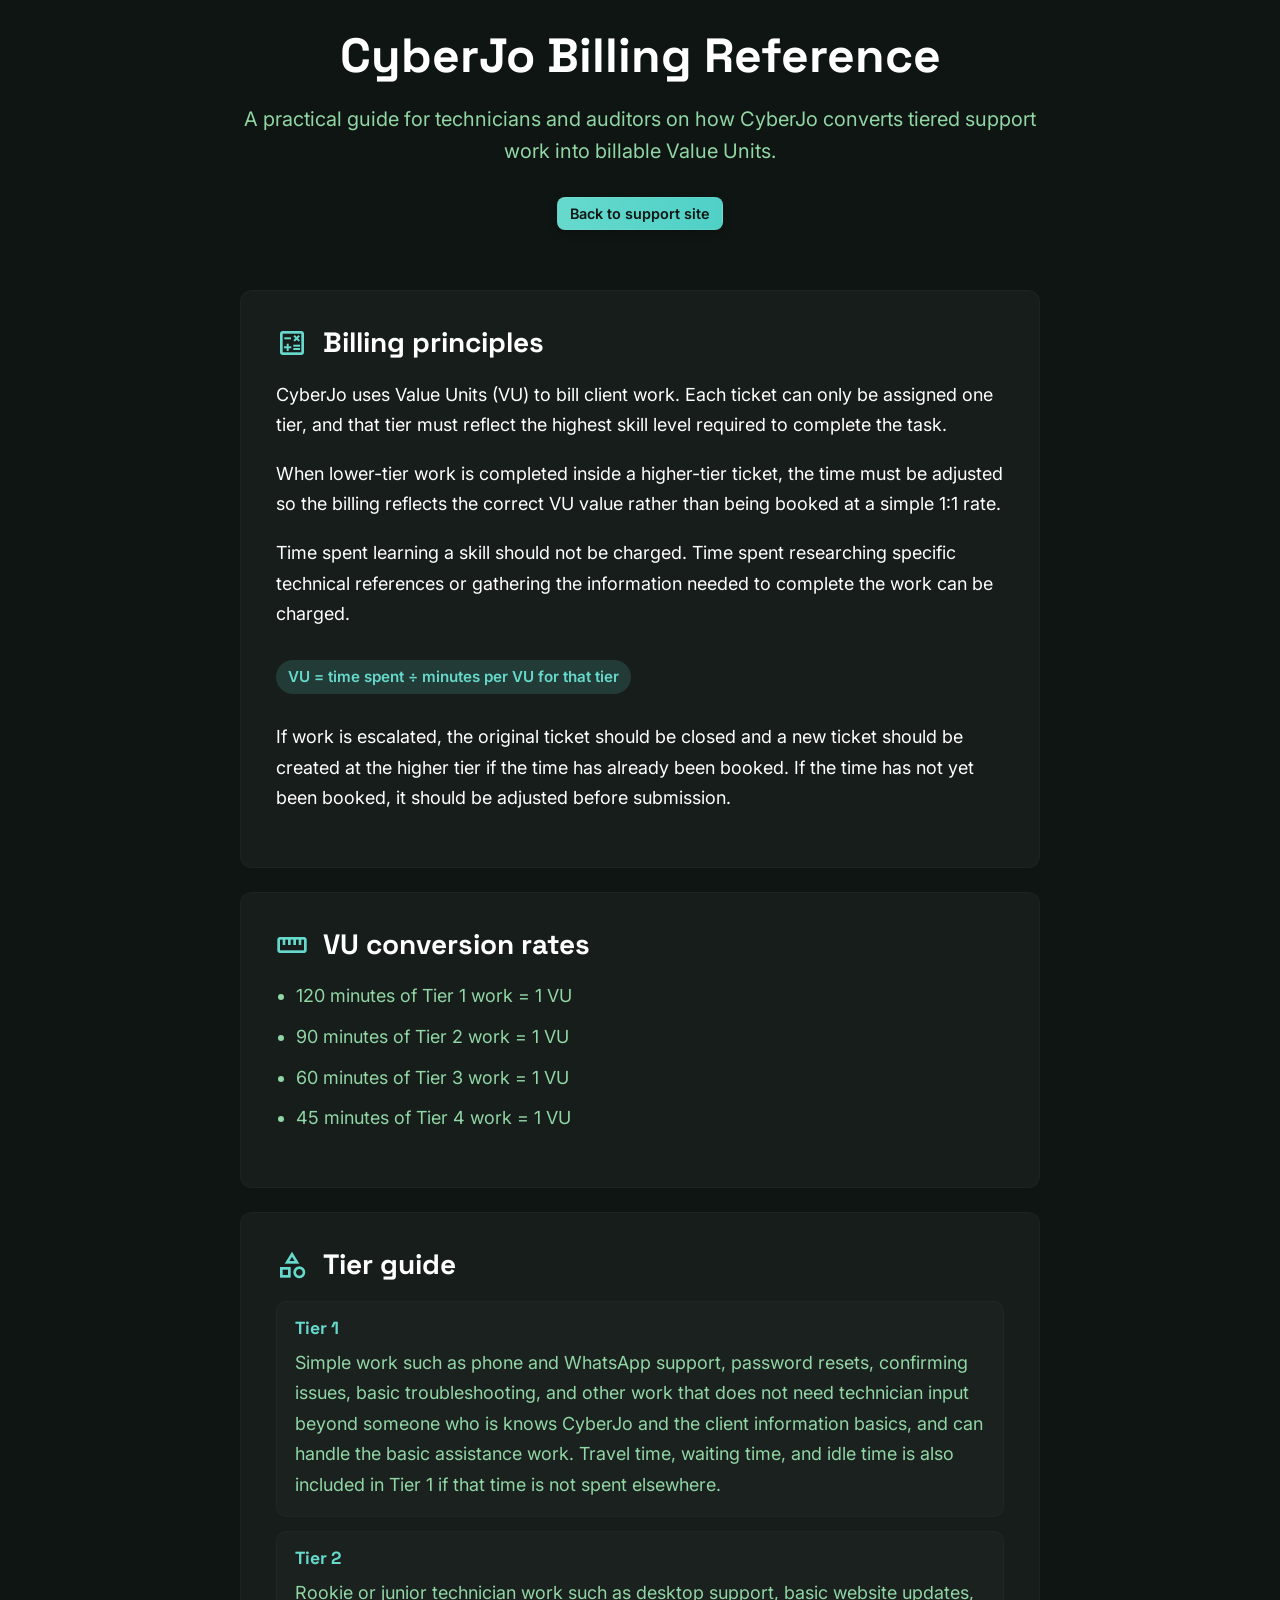
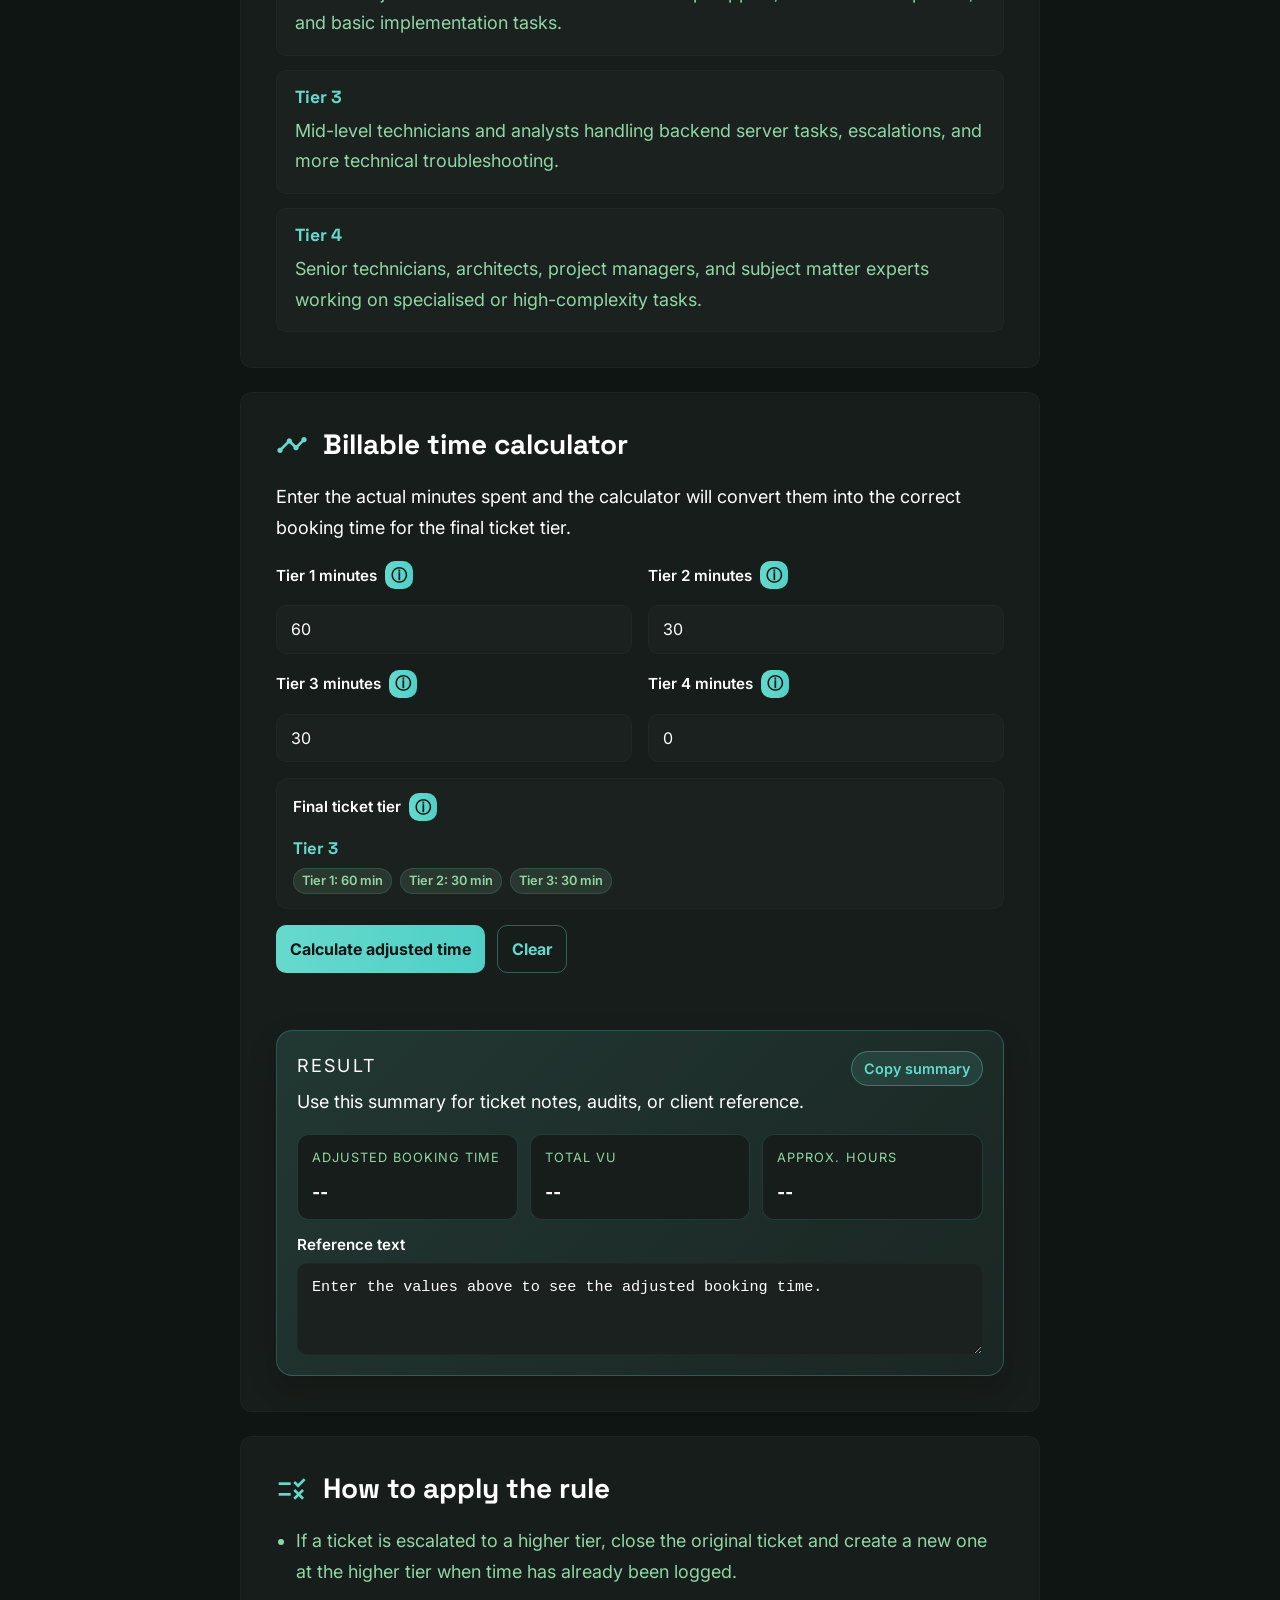
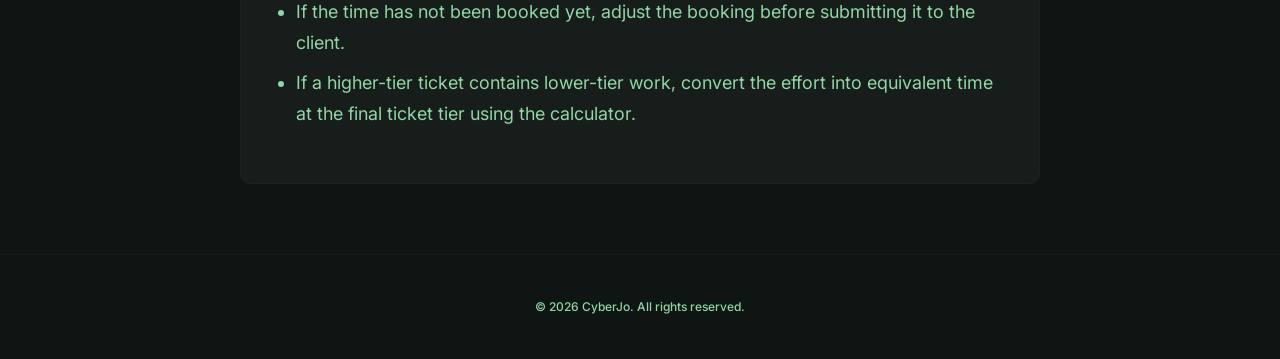
==== billing-guide.html @ 93d34dd1 "Added the Billing Guide." ====
<!DOCTYPE html>
<html lang="en-ZA">
<head>
    <meta charset="UTF-8">
    <meta name="viewport" content="width=device-width, initial-scale=1.0">
    <title>CyberJo Billing Reference</title>
    <meta name="description" content="Billing guide for CyberJo technicians and auditors explaining tier-based Value Unit calculations.">
    <link rel="icon" type="image/x-icon" href="favicon.ico">
    <link href="https://fonts.googleapis.com/icon?family=Material+Icons+Outlined" rel="stylesheet">
    <link rel="stylesheet" href="style.css">
</head>
<body>
    <header class="header header-compact" role="banner">
        <div class="container">
            <h1>CyberJo Billing Reference</h1>
            <p>A practical guide for technicians and auditors on how CyberJo converts tiered support work into billable Value Units.</p>
            <p class="site-link"><a class="site-button" href="index.html">Back to support site</a></p>
        </div>
    </header>

    <main id="main" role="main">
        <div class="container">
            <section class="card" aria-labelledby="billing-principles">
                <div class="card-header">
                    <span class="material-icons-outlined">calculate</span>
                    <h2 id="billing-principles">Billing principles</h2>
                </div>
                <p>CyberJo uses Value Units (VU) to bill client work. Each ticket can only be assigned one tier, and that tier must reflect the highest skill level required to complete the task.</p>
                <p>When lower-tier work is completed inside a higher-tier ticket, the time must be adjusted so the billing reflects the correct VU value rather than being booked at a simple 1:1 rate.</p>
                <p>Time spent learning a skill should not be charged. Time spent researching specific technical references or gathering the information needed to complete the work can be charged.</p>
                <div class="formula-pill">VU = time spent ÷ minutes per VU for that tier</div>
                <p class="muted-text">If work is escalated, the original ticket should be closed and a new ticket should be created at the higher tier if the time has already been booked. If the time has not yet been booked, it should be adjusted before submission.</p>
            </section>

            <section class="card" aria-labelledby="conversion-rates">
                <div class="card-header">
                    <span class="material-icons-outlined">straighten</span>
                    <h2 id="conversion-rates">VU conversion rates</h2>
                </div>
                <ul class="process-list">
                    <li>120 minutes of Tier 1 work = 1 VU</li>
                    <li>90 minutes of Tier 2 work = 1 VU</li>
                    <li>60 minutes of Tier 3 work = 1 VU</li>
                    <li>45 minutes of Tier 4 work = 1 VU</li>
                </ul>
            </section>

            

            <section class="card" aria-labelledby="tier-guide">
                <div class="card-header">
                    <span class="material-icons-outlined">category</span>
                    <h2 id="tier-guide">Tier guide</h2>
                </div>
                <div class="tier-list">
                    <article class="tier-item">
                        <h3>Tier 1</h3>
                        <p>Simple work such as phone and WhatsApp support, password resets, confirming issues, basic troubleshooting, and other work that does not need technician input beyond someone who is knows CyberJo and the client information basics, and can handle the basic assistance work. Travel time, waiting time, and idle time is also included in Tier 1 if that time is not spent elsewhere.</p>
                    </article>
                    <article class="tier-item">
                        <h3>Tier 2</h3>
                        <p>Rookie or junior technician work such as desktop support, basic website updates, and basic implementation tasks.</p>
                    </article>
                    <article class="tier-item">
                        <h3>Tier 3</h3>
                        <p>Mid-level technicians and analysts handling backend server tasks, escalations, and more technical troubleshooting.</p>
                    </article>
                    <article class="tier-item">
                        <h3>Tier 4</h3>
                        <p>Senior technicians, architects, project managers, and subject matter experts working on specialised or high-complexity tasks.</p>
                    </article>
                </div>
            </section>

            <section id="vu" class="card" aria-labelledby="calculator-heading">
                <div class="card-header">
                    <span class="material-icons-outlined">timeline</span>
                    <h2 id="calculator-heading">Billable time calculator</h2>
                </div>
                <p>Enter the actual minutes spent and the calculator will convert them into the correct booking time for the final ticket tier.</p>

                <form id="billing-form" class="calculator-grid">
                    <label for="tier-1-minutes" class="tier-field">
                        <div class="field-row">
                            <span class="tier-label-text">Tier 1 minutes</span>
                            <button type="button" class="info-button tier-info-button" data-tier-info="1" aria-label="Open Tier 1 guidance" aria-expanded="false">ⓘ</button>
                        </div>
                        <input id="tier-1-minutes" name="tier-1-minutes" type="number" min="0" step="0.1" value="60" placeholder="e.g. 45">
                    </label>

                    <label for="tier-2-minutes" class="tier-field">
                        <div class="field-row">
                            <span class="tier-label-text">Tier 2 minutes</span>
                            <button type="button" class="info-button tier-info-button" data-tier-info="2" aria-label="Open Tier 2 guidance" aria-expanded="false">ⓘ</button>
                        </div>
                        <input id="tier-2-minutes" name="tier-2-minutes" type="number" min="0" step="0.1" value="30" placeholder="e.g. 30">
                    </label>

                    <label for="tier-3-minutes" class="tier-field">
                        <div class="field-row">
                            <span class="tier-label-text">Tier 3 minutes</span>
                            <button type="button" class="info-button tier-info-button" data-tier-info="3" aria-label="Open Tier 3 guidance" aria-expanded="false">ⓘ</button>
                        </div>
                        <input id="tier-3-minutes" name="tier-3-minutes" type="number" min="0" step="0.1" value="30" placeholder="e.g. 30">
                    </label>

                    <label for="tier-4-minutes" class="tier-field">
                        <div class="field-row">
                            <span class="tier-label-text">Tier 4 minutes</span>
                            <button type="button" class="info-button tier-info-button" data-tier-info="4" aria-label="Open Tier 4 guidance" aria-expanded="false">ⓘ</button>
                        </div>
                        <input id="tier-4-minutes" name="tier-4-minutes" type="number" min="0" step="0.1" value="0" placeholder="e.g. 15">
                    </label>

                    <div class="field-full final-tier-summary">
                        <div class="field-row">
                            <span class="final-tier-label">Final ticket tier</span>
                            <button type="button" class="info-button" id="tier-info-button" aria-label="Open final tier guidance" aria-expanded="false">ⓘ</button>
                        </div>
                        <div id="final-tier-display" class="final-tier-display" aria-live="polite">Not set yet</div>
                        <div id="final-tier-tags" class="final-tier-tags" aria-live="polite"></div>
                        <select id="final-tier" name="final-tier" class="visually-hidden">
                            <option value="1">Tier 1</option>
                            <option value="2">Tier 2</option>
                            <option value="3" selected>Tier 3</option>
                            <option value="4">Tier 4</option>
                        </select>
                    </div>

                    <div class="calculator-actions">
                        <button type="submit">Calculate adjusted time</button>
                        <button type="reset" class="secondary-button">Clear</button>
                    </div>
                </form>

                <p id="form-validation" class="form-validation" aria-live="polite"></p>

                <div id="calculator-result" class="result-card" aria-live="polite">
                    <div class="result-header">
                        <div>
                            <p class="result-label">Result</p>
                            <p class="result-intro">Use this summary for ticket notes, audits, or client reference.</p>
                        </div>
                        <button type="button" class="copy-button" data-action="copy-result">Copy summary</button>
                    </div>

                    <div class="result-metrics">
                        <div class="result-metric">
                            <span class="result-key">Adjusted booking time</span>
                            <strong class="result-value" data-result="minutes">--</strong>
                        </div>
                        <div class="result-metric">
                            <span class="result-key">Total VU</span>
                            <strong class="result-value" data-result="vu">--</strong>
                        </div>
                        <div class="result-metric">
                            <span class="result-key">Approx. hours</span>
                            <strong class="result-value" data-result="hours">--</strong>
                        </div>
                    </div>

                    <label class="result-copy-label" for="result-summary-text">
                        Reference text
                        <textarea id="result-summary-text" class="result-textarea" readonly spellcheck="false">Enter the values above to see the adjusted booking time.</textarea>
                    </label>
                </div>
            </section>

            <section class="card" aria-labelledby="billing-rules">
                <div class="card-header">
                    <span class="material-icons-outlined">rule</span>
                    <h2 id="billing-rules">How to apply the rule</h2>
                </div>
                <ul class="process-list">
                    <li>If a ticket is escalated to a higher tier, close the original ticket and create a new one at the higher tier when time has already been logged.</li>
                    <li>If the time has not been booked yet, adjust the booking before submitting it to the client.</li>
                    <li>If a higher-tier ticket contains lower-tier work, convert the effort into equivalent time at the final ticket tier using the calculator.</li>
                </ul>
            </section>
        </div>
    </main>

    <footer class="footer" role="contentinfo">
        &copy; 2026 CyberJo. All rights reserved.
    </footer>

    <div class="modal-backdrop" id="tier-modal" aria-hidden="true">
        <div class="modal" role="dialog" aria-modal="true" aria-labelledby="tier-modal-title">
            <button type="button" class="modal-close" id="tier-modal-close" aria-label="Close tier guidance">×</button>
            <h3 id="tier-modal-title">How to set the final ticket tier</h3>
            <div id="tier-modal-content"></div>
        </div>
    </div>

    <script src="billing-guide.js"></script>
</body>
</html>
---- style.css ----
@import url('https://fonts.googleapis.com/css2?family=Inter:wght@400;500;600;700&family=Space+Grotesk:wght@500;700&display=swap');

 :root {
     /* --- 1. Global Optimization --- */
     -webkit-font-smoothing: antialiased;
     -moz-osx-font-smoothing: grayscale;
     text-rendering: optimizeLegibility;
     font-size: 100%;

     /* --- 2. Typography Mapping (Space Grotesk & Inter) --- */
     --ff: "Inter", sans-serif;
     --fh: "Space Grotesk", sans-serif;

     /* Editorial Scale Contrast */
     --h1: 700 3.5rem/1.1 var(--fh);
     /* Adjusted slightly for standard screens, keeps display scale */
     --h2: 700 2.5rem/1.2 var(--fh);
     --h3: 700 1.75rem/1.2 var(--fh);
     --h4: 700 1.5rem/1.4 var(--fh);
     --big: 400 1.25rem/1.6 var(--ff);
     --p: 400 1.125rem/1.7 var(--ff);
     --a: 600 1rem/1.6 var(--ff);
     --small: 500 .75rem/2em var(--ff);

     /* --- 3. Color Remapping (Digital Sentinel Palette) --- */
     /* Base Layers */
     --bg-dark: #0f1512;
     /* surface */
     --bg: #171d1a;
     /* surface-container-low */
     --bg-light: #1b211e;
     /* surface-container */

     /* Content & Accents */
     --text: #ffffff;
     --text-muted: #91d6a5;
     --primary: #ffffff;
     --secondary: #66d9cc;

     /* Borders (The Ghost Border Rule) */
     --border: rgba(64, 73, 65, 0.15);
     --border-muted: transparent;
     --danger: #ffb4ab;
     --warning: #fbc02d;
     --success: #91d6a5;
     --info: #1ea296;

     --transition: 0.4s cubic-bezier(0.4, 0, 0.2, 1);
 }

 /* Mobile Typography fallbacks */
 @media (max-width: 768px) {
     :root {
         --h1: 700 2.5rem/1.2 var(--fh);
         --h2: 700 2rem/1.2 var(--fh);
         --h3: 700 1.5rem/1.2 var(--fh);
     }
 }

 /* Mobile: stack label and link/number on separate lines for clarity */
 @media (max-width: 480px) {
     .contact-method {
         align-items: flex-start;
     }

     .contact-method div strong,
     .contact-method div a {
         display: block;
         margin-top: 6px;
     }

     .contact-method div a {
         margin-bottom: 6px;
     }

     .card {
         padding: 20px;
     }
 }

 body {
     font: var(--p);
     background-color: var(--bg-dark);
     color: var(--text);
     margin: 0;
     padding: 0;
     display: flex;
     flex-direction: column;
     align-items: center;
 }

 .container {
     max-width: 800px;
     margin: 30px auto;
 }

 .header {
     text-align: center;
 }

 .header h1 {
     font: var(--h1);
     color: var(--primary);
     margin-bottom: 15px;
     margin-top: 0;
 }

 .header-compact h1 {
     font-size: clamp(2rem, 4vw, 3rem);
 }

 .header p {
     font: var(--big);
     color: var(--text-muted);
 }

 /* Compact subtext for the small header note */
 .header .site-note {
     font: 400 0.95rem/1.1 var(--ff);
     color: var(--text-muted);
     margin: 6px 0 4px;
     opacity: 0.92;
 }

 /* Button-style link for main site */
 .header .site-link {
     margin-top: 6px;
 }

 .header .site-button {
     display: inline-block;
     margin-top: 10px;
     padding: 7px 12px;
     background: linear-gradient(90deg, var(--secondary), #4fd0c7);
     color: var(--bg-dark);
     border-radius: 8px;
     text-decoration: none;
     font: 600 0.9rem/1.2 var(--ff);
     border: 1px solid rgba(255, 255, 255, 0.06);
     box-shadow: 0 3px 10px rgba(0, 0, 0, 0.22);
     transition: transform var(--transition), box-shadow var(--transition), opacity var(--transition);
 }

 .header .site-button:hover {
     transform: translateY(-1px);
     box-shadow: 0 6px 18px rgba(0, 0, 0, 0.28);
     opacity: 0.98;
 }

 .header .site-button:focus {
     outline: 3px solid rgba(102, 217, 204, 0.22);
     outline-offset: 2px;
 }

 a {
     font: var(--a);
     color: var(--secondary);
     text-decoration: none;
     transition: color var(--transition);
 }

 a:hover {
     color: var(--primary);
 }

 .card {
     background: var(--bg);
     border: 1px solid var(--border);
     border-radius: 12px;
     padding: 35px;
     margin-bottom: 24px;
     transition: border-color var(--transition), transform var(--transition);
 }

 .card:hover {
     border-color: rgba(64, 73, 65, 0.4);
     transform: translateY(-2px);
 }

 .card-header {
     display: flex;
     align-items: center;
     margin-bottom: 20px;
 }

 .card-header .material-icons-outlined {
     font-size: 32px;
     color: var(--secondary);
     margin-right: 15px;
 }

 .card-header h2 {
     font: var(--h3);
     color: var(--primary);
     margin: 0;
 }

 .card p {
     font: var(--p);
     color: var(--text);
 }

 .contact-method {
     background: var(--bg-light);
     padding: 18px 24px;
     border-radius: 8px;
     margin: 15px 0;
     display: flex;
     align-items: center;
     border: 1px solid var(--border);
     transition: border-color var(--transition);
 }

 .contact-method:hover {
     border-color: rgba(64, 73, 65, 0.4);
 }

 .qr-image {
     height: 200px;
     width: auto;
     max-width: 320px;
     border-radius: 6px;
     border: 1px solid var(--border);
     display: block;
 }

 @media (max-width: 768px) {
     .qr-image {
         height: 140px;
         max-width: 220px;
     }
 }

 .contact-method .material-icons-outlined {
     margin-right: 15px;
     color: var(--secondary);
 }

 .contact-method strong {
     color: var(--primary);
     margin-right: 8px;
 }

 ul.process-list {
     padding-left: 20px;
     color: var(--text-muted);
     font: var(--p);
 }

 ul.process-list li {
     margin-bottom: 10px;
 }

 /* Urgent Card Styling overrides */
 .card-urgent {
     border-color: rgba(255, 180, 171, 0.2);
     /* Muted danger border */
 }

 .card-urgent:hover {
     border-color: rgba(255, 180, 171, 0.5);
 }

 .card-urgent .card-header .material-icons-outlined,
 .card-urgent .card-header h2 {
     color: var(--danger);
 }

 .card-urgent .contact-method {
     border-color: rgba(255, 180, 171, 0.2);
 }

 .card-urgent .contact-method .material-icons-outlined {
     color: var(--danger);
 }

 .card-urgent .contact-method a {
     color: var(--danger);
 }

 .card-urgent .contact-method a:hover {
     color: var(--primary);
 }

 /* Legal / MSA card (compact) */
 .card-legal {
     background: transparent;
     border-left: 3px solid rgba(102, 217, 204, 0.18);
     padding: 14px 18px;
     border-radius: 10px;
     margin-top: 12px;
     font: 400 0.95rem/1.25 var(--ff);
 }

 .card-legal .card-header .material-icons-outlined {
     color: var(--secondary);
     font-size: 20px;
     margin-right: 10px;
 }

 .card-legal .card-header h2 {
     font: 700 1rem/1.1 var(--fh);
     margin: 0;
 }

 .card-legal .muted-text {
     margin: 0;
     font-size: 0.95rem;
     color: var(--text-muted);
 }

 /* Emphasis texts */
 .muted-text {
     color: var(--text-muted);
 }

 .small-italic {
     font: var(--small);
     color: var(--text-muted);
     font-style: italic;
     display: block;
     margin-top: 15px;
 }

/* Collapsible details styling: smooth expand/collapse, full width of parent card */
details.small-italic {
    width: 100%;
}

details.small-italic summary {
    font: var(--small);
    color: var(--text-muted);
    font-style: italic;
    cursor: pointer;
    list-style: none;
    outline: none;
    display: block;
    margin-top: 10px;
}

/* hide default marker and add a chevron */
details.small-italic summary::-webkit-details-marker { display: none; }
details.small-italic summary::marker { display: none; }
details.small-italic summary::after {
    content: "▸";
    float: right;
    transform-origin: center;
    transition: transform 260ms cubic-bezier(0.2, 0, 0, 1);
}
details.small-italic[open] summary::after {
    transform: rotate(90deg);
}

/* Container for animated content */
.details-content {
    overflow: hidden;
    max-height: 0;
    opacity: 0;
    transition: max-height 300ms cubic-bezier(0.2, 0, 0, 1), opacity 200ms ease-in-out;
}

.details-content p {
    margin: 8px 0 0 0;
}

/* Ensure the details content uses the small-italic font styling */
.details-content.small-italic {
    font: var(--small);
    color: var(--text-muted);
    font-style: italic;
}

/* Ensure paragraph inside details-content uses exact styling */
.details-content.small-italic p {
    font: var(--small);
    color: var(--text-muted);
    font-style: italic;
    margin: 0;
}

.formula-pill {
    display: inline-block;
    margin: 12px 0 10px;
    padding: 8px 12px;
    border-radius: 999px;
    background: rgba(102, 217, 204, 0.16);
    color: var(--secondary);
    font: 600 0.95rem/1.2 var(--ff);
}

.calculator-grid {
    display: grid;
    gap: 16px;
    grid-template-columns: repeat(2, minmax(0, 1fr));
    margin-top: 18px;
}

.calculator-grid label {
    display: flex;
    flex-direction: column;
    gap: 8px;
    font: 600 0.95rem/1.4 var(--ff);
    color: var(--primary);
}

.tier-field {
    gap: 8px;
}

.tier-label-text {
    font: 600 0.95rem/1.4 var(--ff);
    color: var(--primary);
}

.visually-hidden {
    position: absolute !important;
    width: 1px;
    height: 1px;
    padding: 0;
    margin: -1px;
    overflow: hidden;
    clip: rect(0, 0, 0, 0);
    white-space: nowrap;
    border: 0;
}

.final-tier-summary {
    display: flex;
    flex-direction: column;
    gap: 8px;
    padding: 14px 16px;
    border: 1px solid var(--border);
    border-radius: 12px;
    background: var(--bg-light);
}

.final-tier-label {
    font: 600 0.95rem/1.4 var(--ff);
    color: var(--primary);
}

.final-tier-display {
    font: 700 1.05rem/1.4 var(--fh);
    color: var(--secondary);
    min-height: 1.45rem;
}

.final-tier-tags {
    display: flex;
    flex-wrap: wrap;
    gap: 8px;
    min-height: 1.4rem;
}

.final-tier-tag {
    display: inline-flex;
    align-items: center;
    width: fit-content;
    padding: 4px 8px;
    border-radius: 999px;
    background: rgba(145, 214, 165, 0.12);
    color: var(--text-muted);
    font: 600 0.8rem/1.2 var(--ff);
    border: 1px solid rgba(102, 217, 204, 0.16);
}

.field-full {
    grid-column: 1 / -1;
}

.field-row {
    display: flex;
    align-items: center;
    gap: 8px;
    margin-bottom: 8px;
}

.field-full label {
    gap: 10px;
    margin: 0;
}

.info-button {
    border: 0;
    background: rgba(102, 217, 204, 0.14);
    color: var(--secondary);
    width: 28px;
    height: 28px;
    border-radius: 50%;
    display: inline-flex;
    align-items: center;
    justify-content: center;
    cursor: pointer;
    font: 700 0.95rem/1 var(--ff);
}

.info-button:hover,
.info-button:focus-visible {
    background: rgba(102, 217, 204, 0.24);
    outline: none;
}

.tier-tooltip {
    margin: 8px 0 0;
    padding: 8px 0 0;
    color: var(--text-muted);
    font: 0.9rem/1.4 var(--ff);
}

.form-validation {
    margin: 12px 0 0;
    min-height: 1.4rem;
    font: 600 0.95rem/1.4 var(--ff);
    color: var(--secondary);
}

.form-validation.is-error {
    color: var(--danger);
}

.modal-backdrop {
    position: fixed;
    inset: 0;
    background: rgba(7, 11, 9, 0.74);
    display: flex;
    align-items: center;
    justify-content: center;
    padding: 20px;
    z-index: 1000;
    opacity: 0;
    pointer-events: none;
    transition: opacity 180ms ease;
}

.modal-backdrop.is-open {
    opacity: 1;
    pointer-events: auto;
}

.modal {
    position: relative;
    width: min(560px, 100%);
    background: var(--bg);
    border: 1px solid rgba(102, 217, 204, 0.24);
    border-radius: 16px;
    padding: 24px;
    box-shadow: 0 18px 48px rgba(0, 0, 0, 0.3);
}

.modal h3 {
    margin: 0 0 8px;
    color: var(--primary);
    font: 700 1.2rem/1.2 var(--fh);
}

.modal p,
.modal li {
    color: var(--text-muted);
    font: 1rem/1.6 var(--ff);
}

.modal ul {
    padding-left: 18px;
    margin: 12px 0 0;
}

.modal-close {
    position: absolute;
    top: 12px;
    right: 12px;
    border: 0;
    background: transparent;
    color: var(--secondary);
    font-size: 1.4rem;
    cursor: pointer;
}

.calculator-grid input,
.calculator-grid select,
.calculator-grid button {
    border: 1px solid var(--border);
    border-radius: 10px;
    padding: 12px 14px;
    font: 1rem/1.4 var(--ff);
    background: var(--bg-light);
    color: var(--text);
}

.calculator-grid button {
    cursor: pointer;
    background: linear-gradient(90deg, var(--secondary), #4fd0c7);
    color: var(--bg-dark);
    font-weight: 700;
    border: none;
}

.calculator-grid .secondary-button {
    background: transparent;
    color: var(--secondary);
    border: 1px solid rgba(102, 217, 204, 0.35);
}

.calculator-actions {
    grid-column: 1 / -1;
    display: flex;
    gap: 12px;
    flex-wrap: wrap;
}

.result-card {
    margin-top: 22px;
    padding: 20px;
    border-radius: 16px;
    background: linear-gradient(135deg, rgba(102, 217, 204, 0.14), rgba(102, 217, 204, 0.05));
    border: 1px solid rgba(102, 217, 204, 0.24);
    box-shadow: 0 12px 30px rgba(0, 0, 0, 0.16);
}

.result-header {
    display: flex;
    justify-content: space-between;
    align-items: flex-start;
    gap: 12px;
    margin-bottom: 16px;
}

.result-label {
    margin: 0 0 6px;
    font: 600 0.95rem/1.2 var(--ff);
    text-transform: uppercase;
    letter-spacing: 0.12em;
    color: var(--secondary);
}

.result-intro {
    margin: 0;
    color: var(--text-muted);
    font-size: 0.95rem;
}

.copy-button {
    border: 1px solid rgba(102, 217, 204, 0.35);
    border-radius: 999px;
    background: rgba(102, 217, 204, 0.12);
    color: var(--secondary);
    padding: 8px 12px;
    font: 600 0.9rem/1.2 var(--ff);
    cursor: pointer;
}

.result-metrics {
    display: grid;
    gap: 12px;
    grid-template-columns: repeat(3, minmax(0, 1fr));
    margin-bottom: 14px;
}

.result-metric {
    padding: 12px 14px;
    border-radius: 12px;
    background: var(--bg);
    border: 1px solid rgba(102, 217, 204, 0.16);
}

.result-key {
    display: block;
    font-size: 0.8rem;
    text-transform: uppercase;
    letter-spacing: 0.08em;
    color: var(--text-muted);
    margin-bottom: 8px;
}

.result-value {
    margin: 0;
    font: 700 1.2rem/1.2 var(--fh);
    color: var(--primary);
}

.result-copy-label {
    display: flex;
    flex-direction: column;
    gap: 8px;
    font: 600 0.95rem/1.4 var(--ff);
    color: var(--primary);
}

.result-textarea {
    width: 100%;
    min-height: 92px;
    border: 1px solid var(--border);
    border-radius: 10px;
    background: var(--bg-light);
    color: var(--text);
    padding: 12px 14px;
    font: 0.95rem/1.5 "SFMono-Regular", Consolas, monospace;
    resize: vertical;
    box-sizing: border-box;
}

.tier-list {
    display: grid;
    gap: 14px;
}

.tier-item {
    padding: 16px 18px;
    border-radius: 10px;
    background: var(--bg-light);
    border: 1px solid var(--border);
}

.tier-item h3 {
    margin: 0 0 8px;
    color: var(--secondary);
    font: 700 1.1rem/1.2 var(--fh);
}

.tier-item p {
    margin: 0;
    color: var(--text-muted);
}

 .footer {
     text-align: center;
     padding: 40px 20px;
     color: var(--text-muted);
     font: var(--small);
     border-top: 1px solid var(--border);
     width: 100%;
     margin-top: 40px;
 }

 .footer a {
     font: var(--small);
     color: var(--text-muted);
 }

 .footer a:hover {
     color: var(--secondary);
 }

 @media (max-width: 768px) {
     .calculator-grid {
         grid-template-columns: 1fr;
     }

     .result-metrics {
         grid-template-columns: 1fr;
     }

     .result-header {
         flex-direction: column;
         align-items: flex-start;
     }
 }
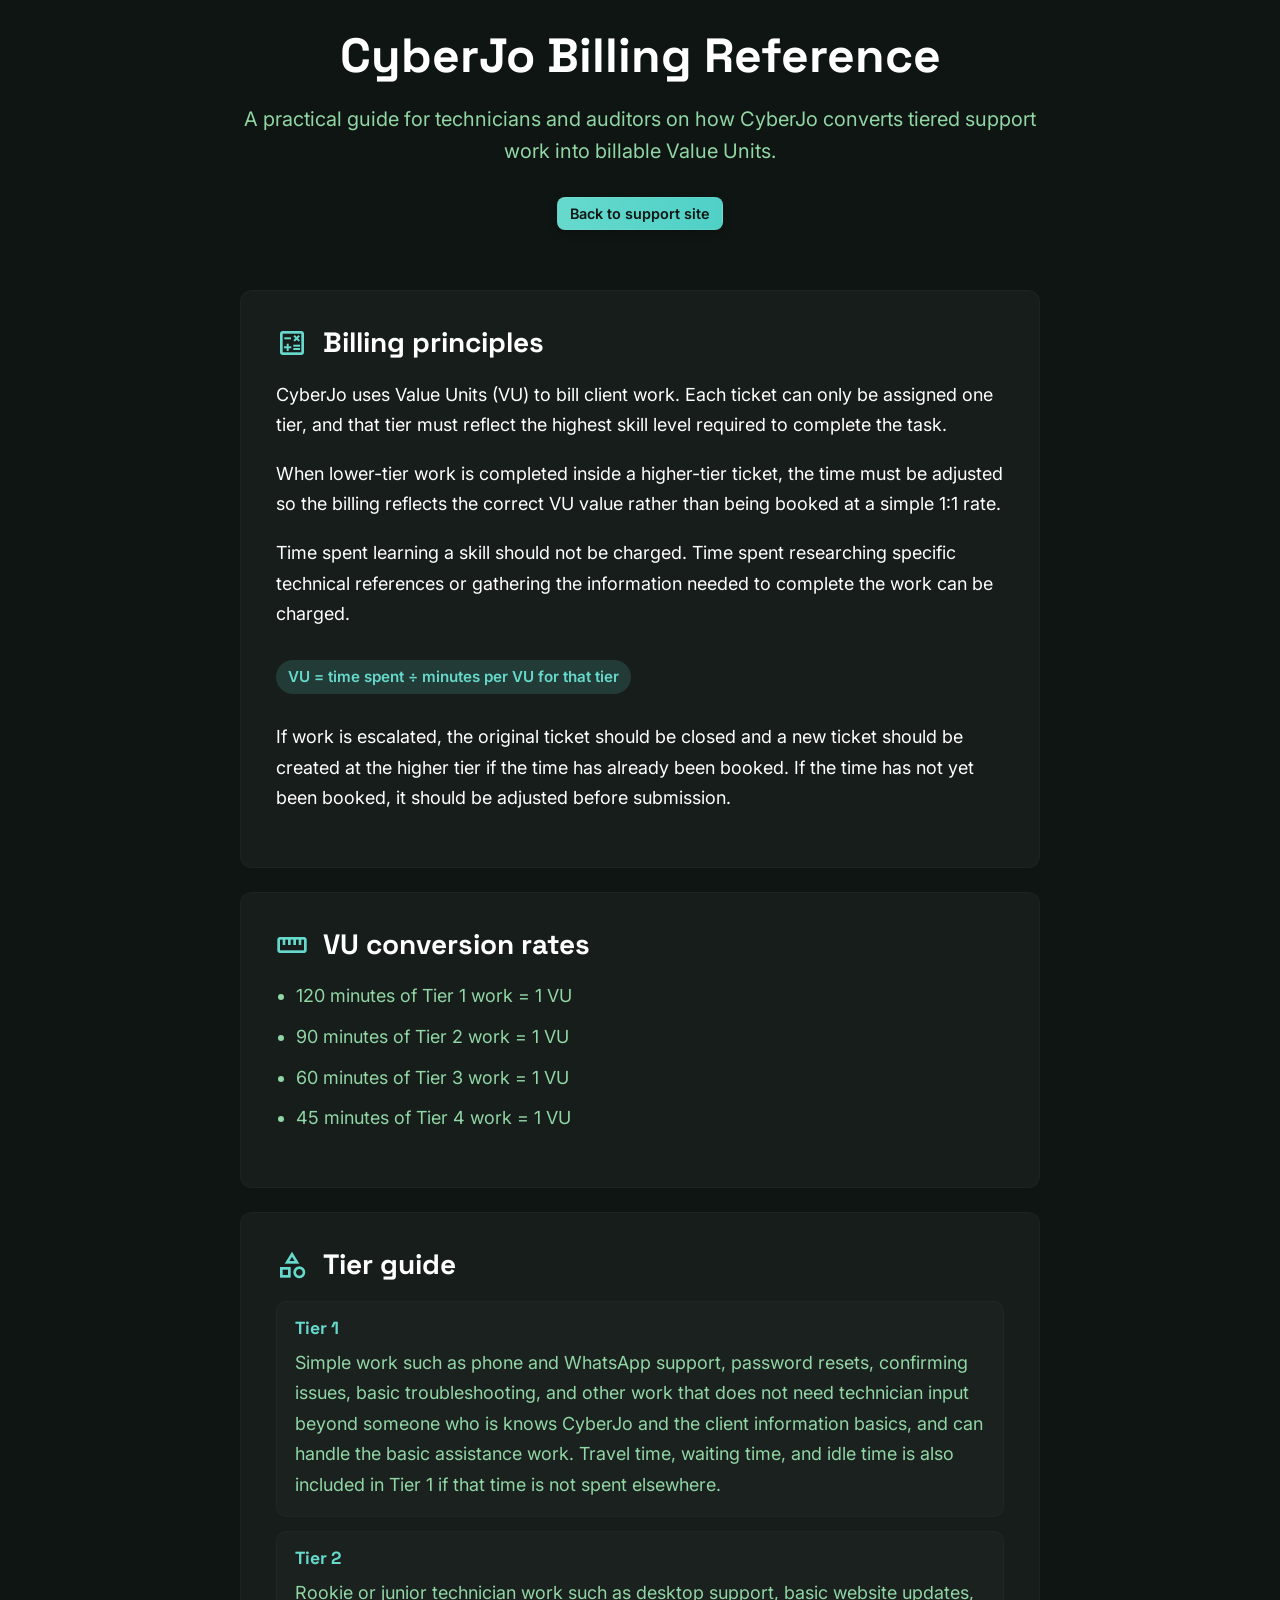
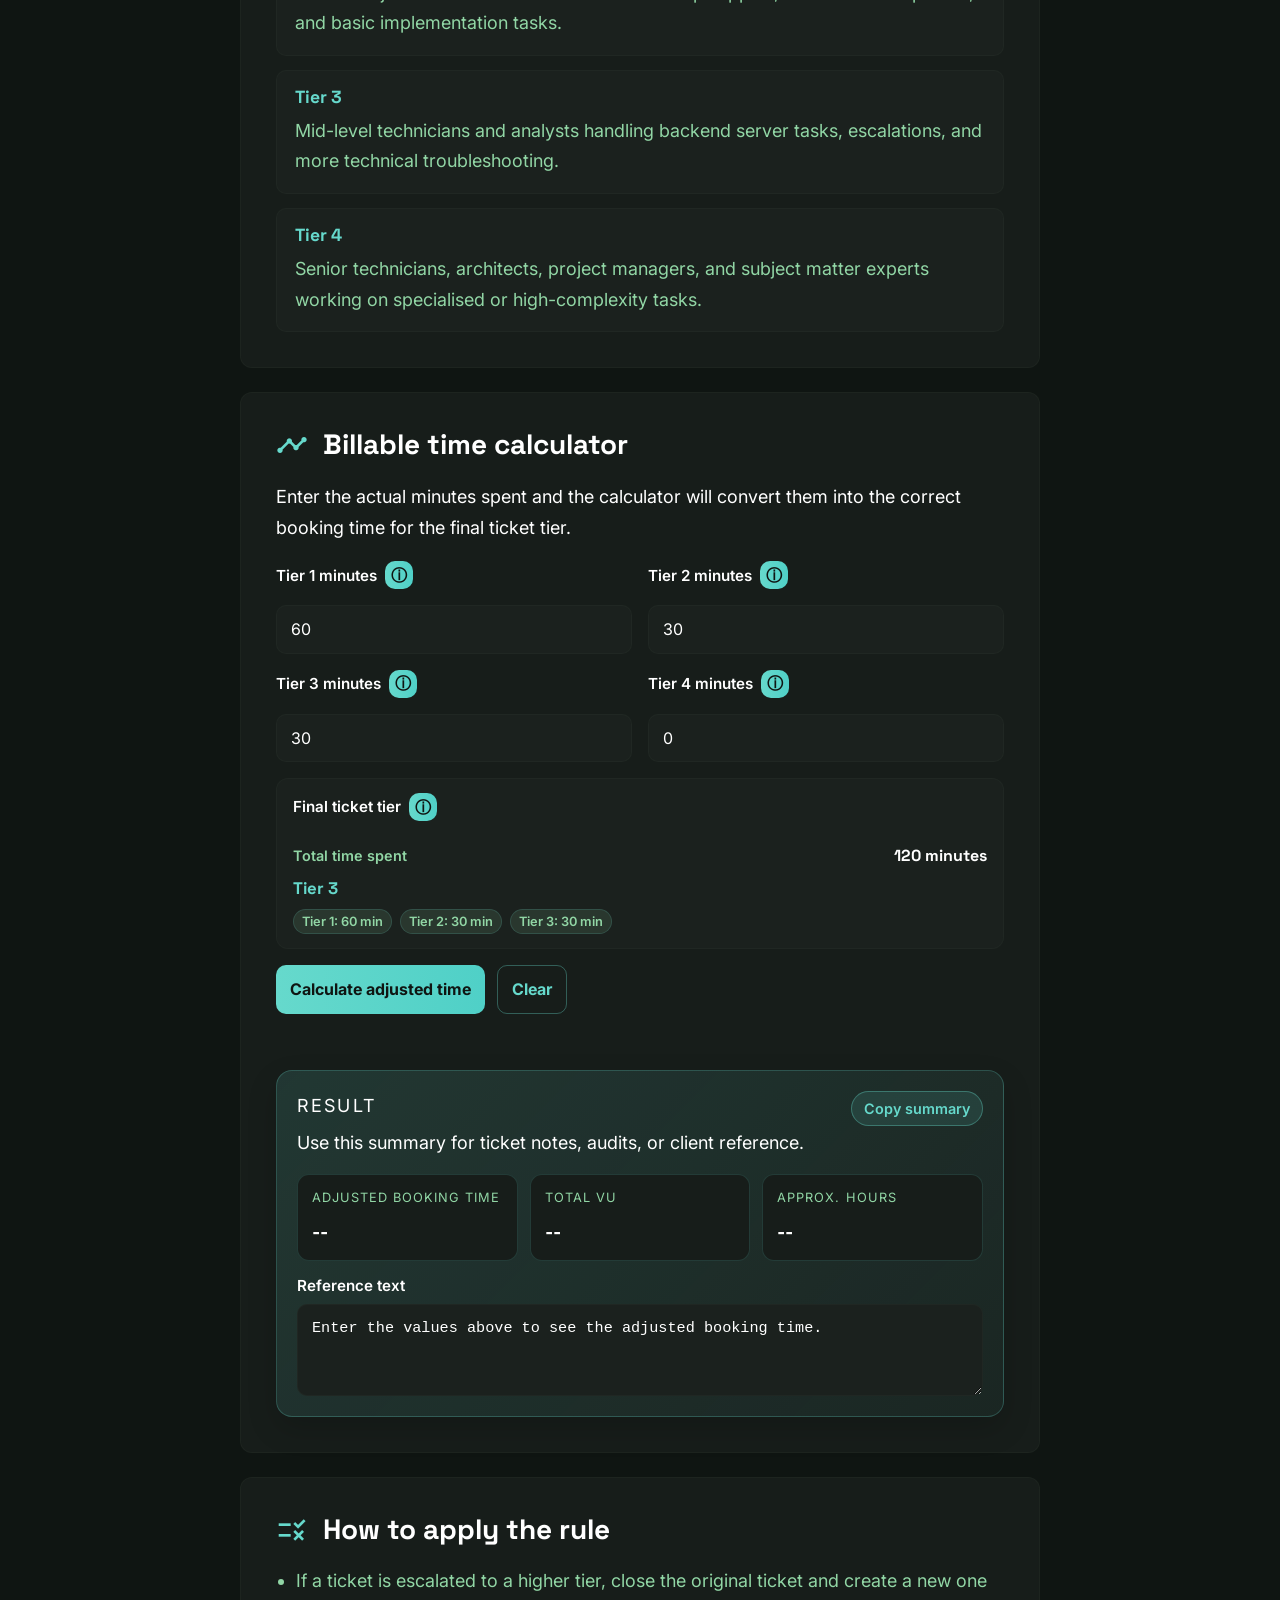
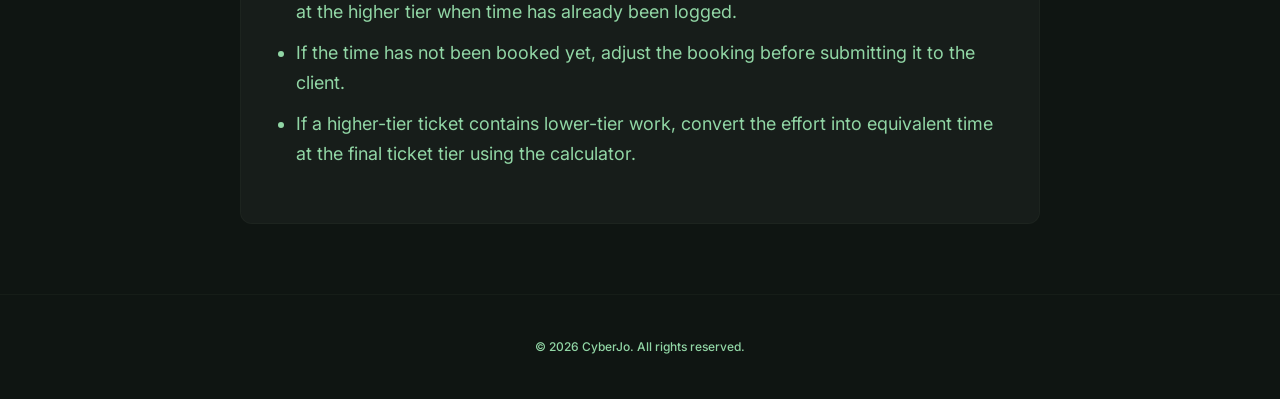
==== commit 1aa78ccb: "Added total time spent." ====
--- a/billing-guide.html
+++ b/billing-guide.html
@@ -117,6 +117,10 @@
                             <span class="final-tier-label">Final ticket tier</span>
                             <button type="button" class="info-button" id="tier-info-button" aria-label="Open final tier guidance" aria-expanded="false">ⓘ</button>
                         </div>
+                        <div class="total-time-summary">
+                            <span class="total-time-label">Total time spent</span>
+                            <strong id="total-time-display" class="total-time-value">0 minutes</strong>
+                        </div>
                         <div id="final-tier-display" class="final-tier-display" aria-live="polite">Not set yet</div>
                         <div id="final-tier-tags" class="final-tier-tags" aria-live="polite"></div>
                         <select id="final-tier" name="final-tier" class="visually-hidden">
--- a/style.css
+++ b/style.css
@@ -439,6 +439,24 @@
     color: var(--primary);
 }
 
+.total-time-summary {
+    display: flex;
+    align-items: baseline;
+    justify-content: space-between;
+    gap: 12px;
+    padding: 8px 0 2px;
+}
+
+.total-time-label {
+    font: 600 0.9rem/1.4 var(--ff);
+    color: var(--text-muted);
+}
+
+.total-time-value {
+    font: 700 1rem/1.4 var(--fh);
+    color: var(--primary);
+}
+
 .final-tier-display {
     font: 700 1.05rem/1.4 var(--fh);
     color: var(--secondary);
